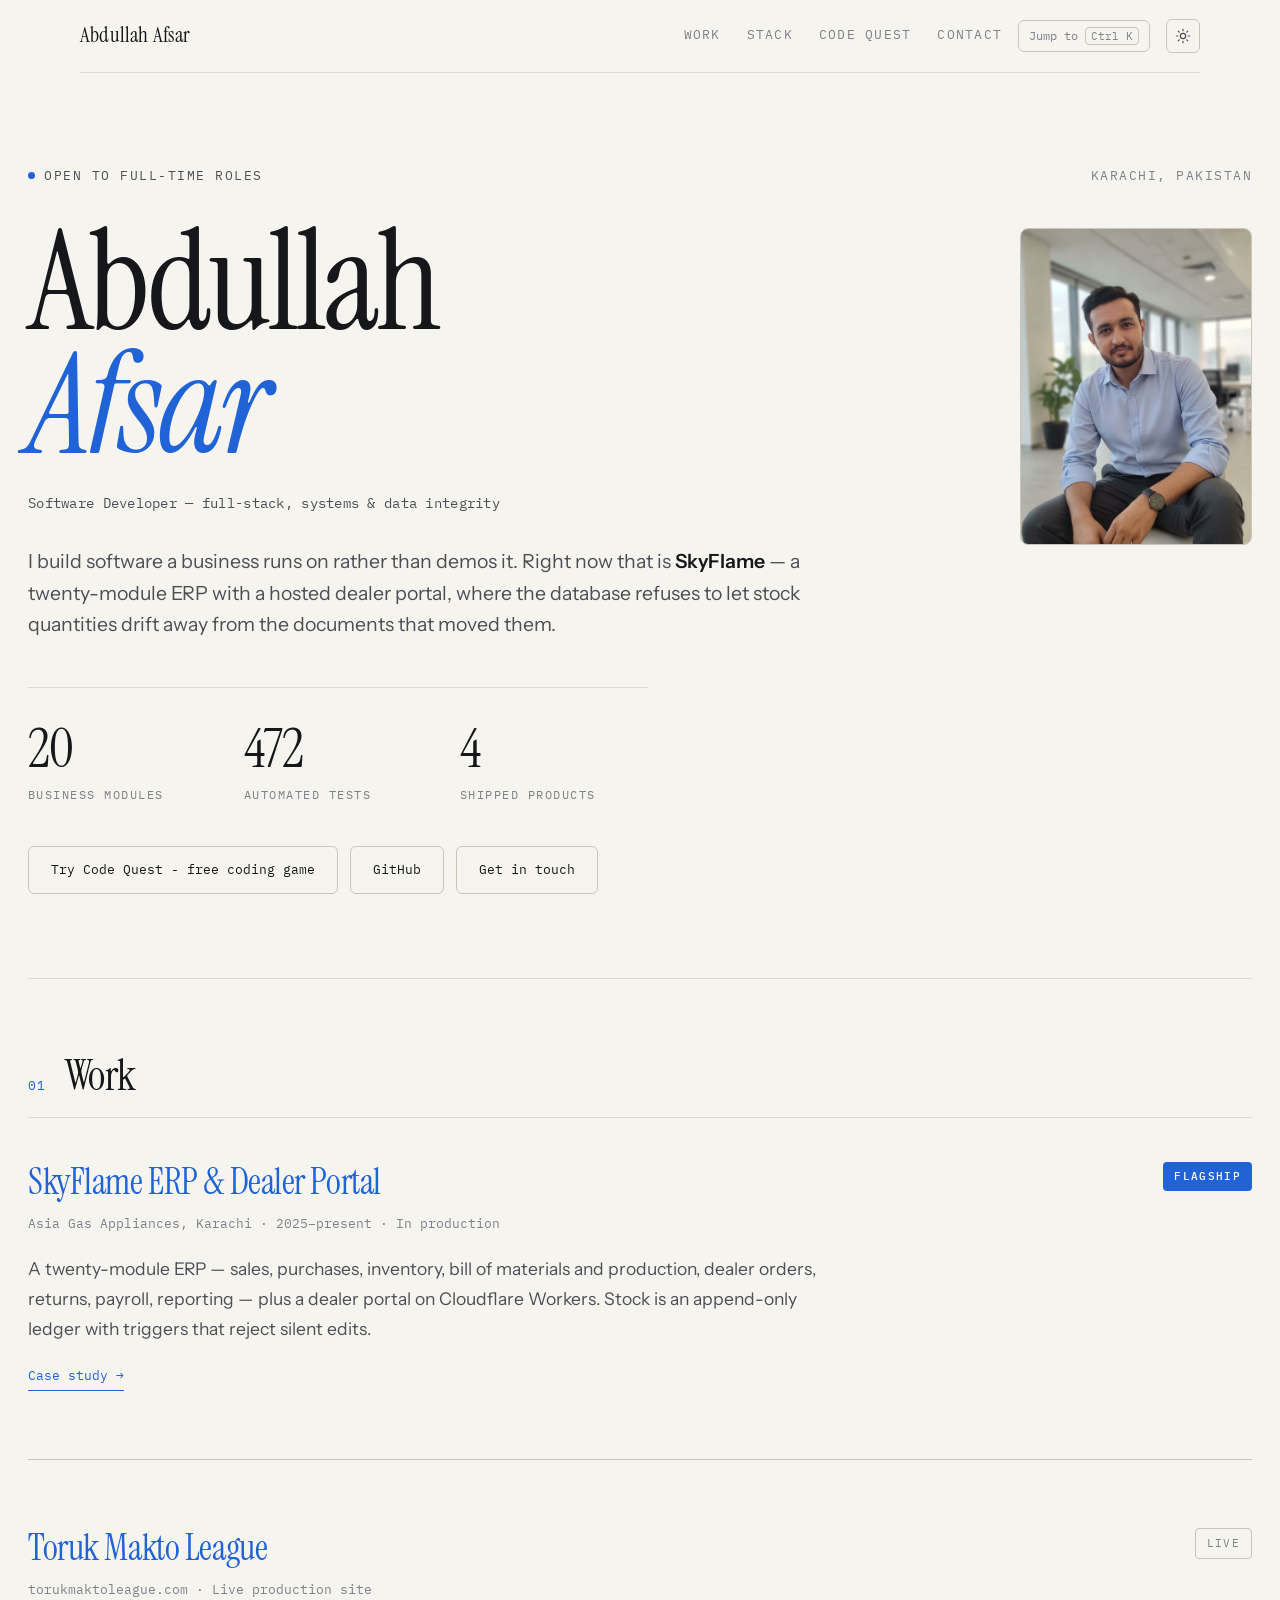
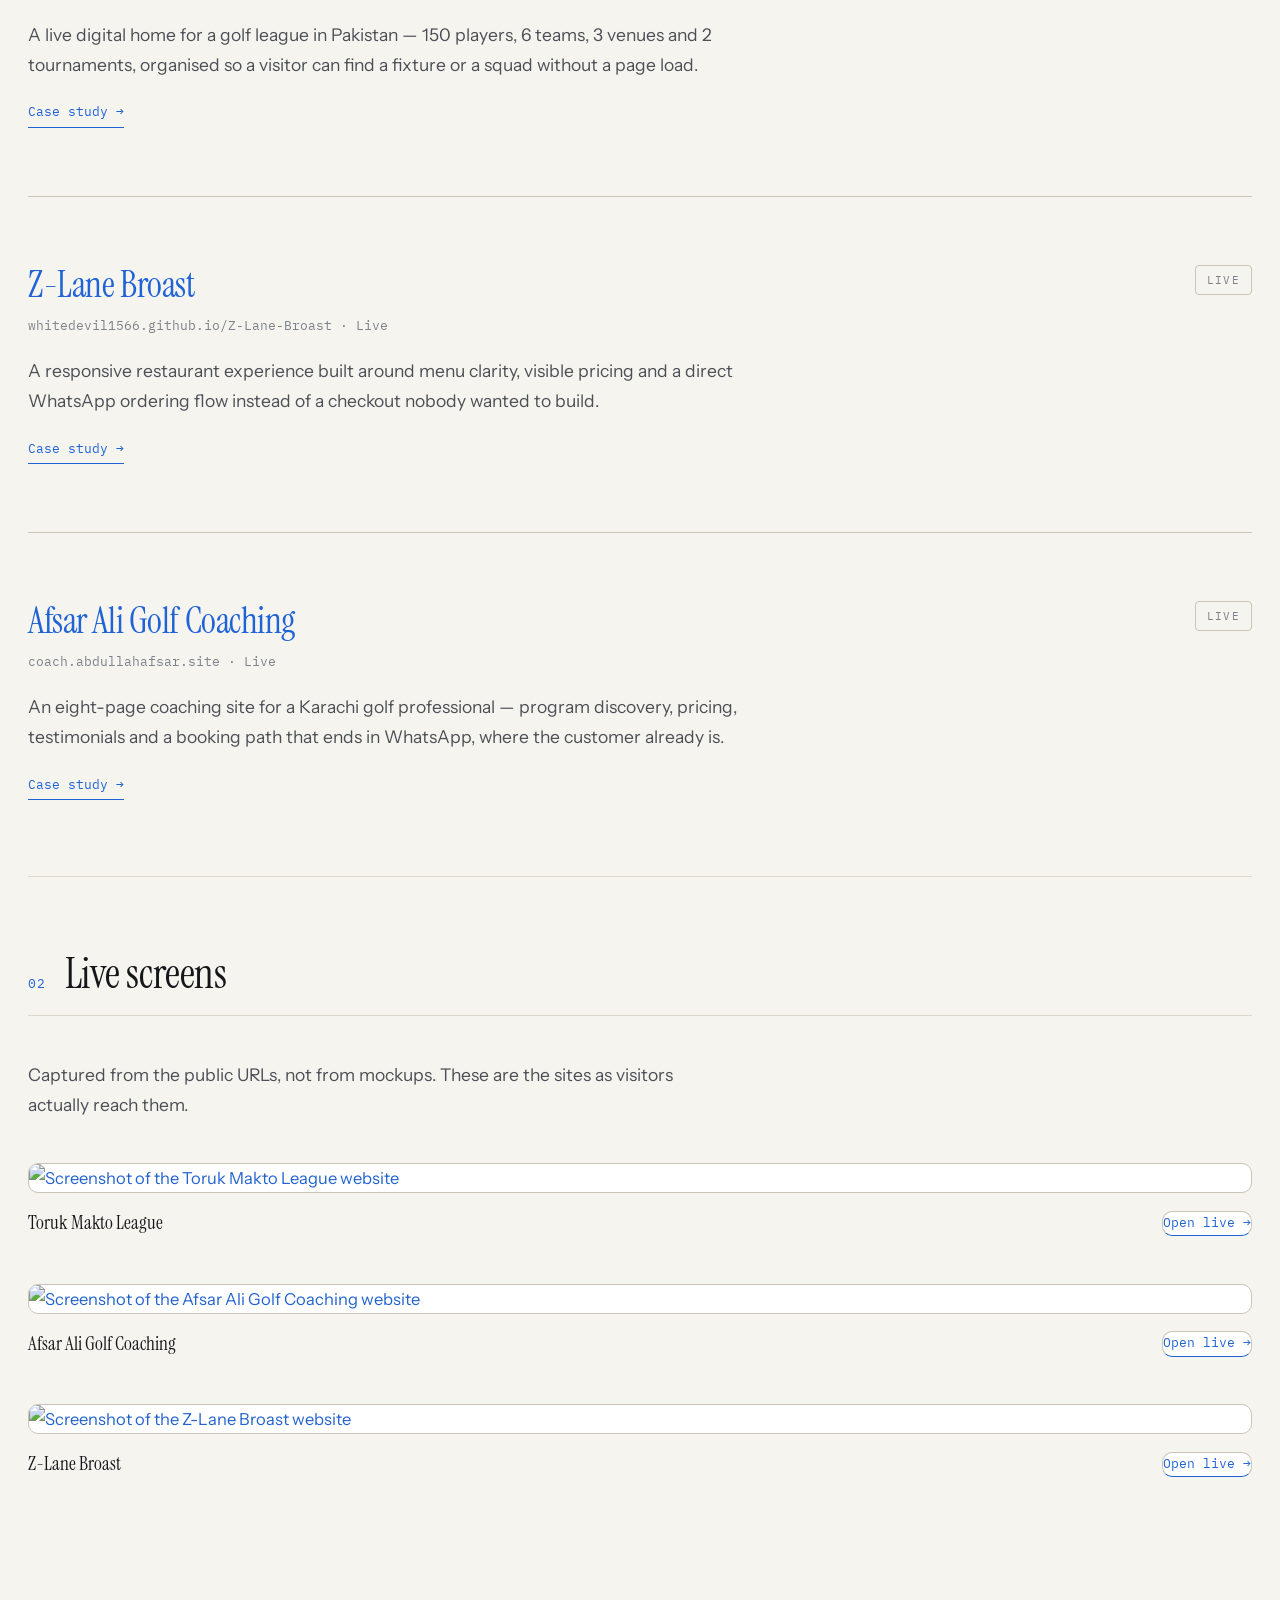
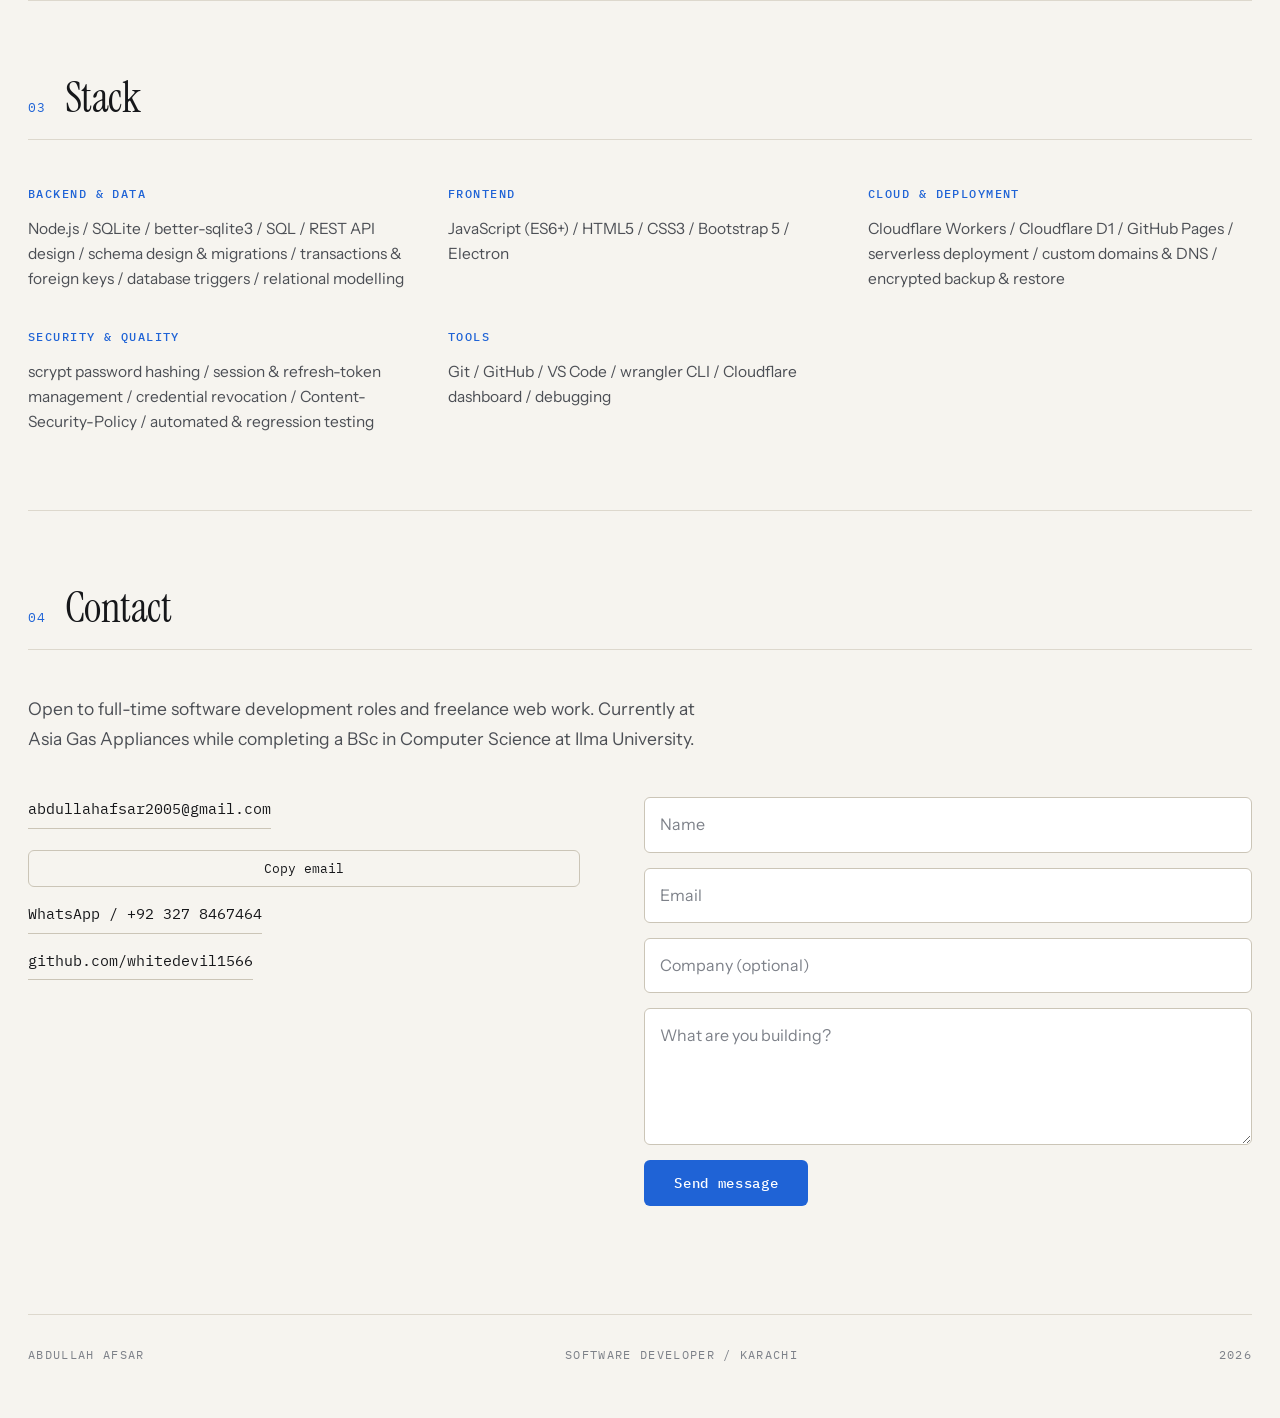
==== index.html @ 4a9d032c "Portfolio and Code Quest Static portfolio with four case studies, plus Code Quest, a browser-based c" ====
<!DOCTYPE html>
<html lang="en">
<head>
<meta charset="utf-8">
<meta name="viewport" content="width=device-width,initial-scale=1">
<title>Abdullah Afsar &mdash; Software Developer</title>
<meta name="description" content="Software developer building ERP and dealer portal systems. Electron, Node.js, SQLite, Cloudflare Workers.">
<meta property="og:title" content="Abdullah Afsar &mdash; Software Developer">
<meta property="og:description" content="ERP and dealer portal systems. Electron, Node.js, SQLite, Cloudflare Workers.">
<meta property="og:type" content="website">
<link rel="preconnect" href="https://fonts.googleapis.com">
<link rel="preconnect" href="https://fonts.gstatic.com" crossorigin>
<link href="https://fonts.googleapis.com/css2?family=Instrument+Serif:ital@0;1&amp;family=Instrument+Sans:wght@400;500;600&amp;family=IBM+Plex+Mono:wght@400;500&amp;display=swap" rel="stylesheet">
<link rel="stylesheet" href="style.css">
</head>
<body>

<div class="scroll-progress" aria-hidden="true"></div>
<nav>
  <a href="index.html" class="brand">Abdullah Afsar</a>
  <div class="nav-right">
<div class="nav-links">
      <a href="#work">Work</a>
      <a href="#stack">Stack</a>
      <a href="learn/learn.html">Code Quest</a>
      <a href="#contact">Contact</a>
    </div>
    <button class="palette-trigger" type="button" data-palette-open title="Jump to (Ctrl+K)">Jump to <span class="k">Ctrl K</span></button>
    <button class="theme-toggle" type="button" data-theme-toggle aria-pressed="false" aria-label="Switch colour theme">
      <svg class="icon-moon" viewBox="0 0 24 24" fill="none" stroke="currentColor" stroke-width="1.8" stroke-linecap="round" stroke-linejoin="round" aria-hidden="true">
        <path d="M21 12.79A9 9 0 1 1 11.21 3 7 7 0 0 0 21 12.79z"></path>
      </svg>
      <svg class="icon-sun" viewBox="0 0 24 24" fill="none" stroke="currentColor" stroke-width="1.8" stroke-linecap="round" stroke-linejoin="round" aria-hidden="true">
        <circle cx="12" cy="12" r="4"></circle>
        <path d="M12 2v2M12 20v2M4.9 4.9l1.4 1.4M17.7 17.7l1.4 1.4M2 12h2M20 12h2M4.9 19.1l1.4-1.4M17.7 6.3l1.4-1.4"></path>
      </svg>
    </button>
  </div>
</nav>

<header class="hero">
  <div class="hero-top">
    <span class="status"><span class="dot"></span>Open to full-time roles</span>
    <span class="loc">Karachi, Pakistan</span>
  </div>

  <div class="hero-main">
    <div class="hero-text">
      <h1 class="display">Abdullah<br><em>Afsar</em></h1>

      <p class="role">Software Developer &mdash; full-stack, systems &amp; data integrity</p>

      <p class="lede">
        I build software a business runs on rather than demos it. Right now that
        is <strong>SkyFlame</strong> &mdash; a twenty-module ERP with a hosted
        dealer portal, where the database refuses to let stock quantities drift
        away from the documents that moved them.
      </p>

      <ul class="stats">
        <li><span class="stat-num" data-count="20">20</span><span class="stat-label">business modules</span></li>
        <li><span class="stat-num" data-count="472">472</span><span class="stat-label">automated tests</span></li>
        <li><span class="stat-num" data-count="4">4</span><span class="stat-label">shipped products</span></li>
      </ul>

<div class="cta">
        <a href="learn/learn.html">Try Code Quest - free coding game</a>
        <a href="https://github.com/whitedevil1566" target="_blank" rel="noopener">GitHub</a>
        <a href="#contact">Get in touch</a>
      </div>
    </div>

    <figure class="hero-portrait">
      <img src="portrait.jpg" width="560" height="767"
           alt="Portrait of Abdullah Afsar" decoding="async" fetchpriority="high">
    </figure>
  </div>
</header>

<!-- ============================================================ -->
<section id="work">
  <div class="section-head">
    <span class="section-num">01</span>
    <h2 class="section-title">Work</h2>
  </div>

  <article class="work work--card" data-reveal>
    <div class="work-head">
      <div>
        <h3 class="work-title"><a href="project-skyflame.html">SkyFlame ERP &amp; Dealer Portal</a></h3>
        <p class="work-meta">Asia Gas Appliances, Karachi &middot; 2025&ndash;present &middot; In production</p>
      </div>
      <span class="work-badge">Flagship</span>
    </div>
    <p class="work-desc">
      A twenty-module ERP &mdash; sales, purchases, inventory, bill of materials
      and production, dealer orders, returns, payroll, reporting &mdash; plus a
      dealer portal on Cloudflare Workers. Stock is an append-only ledger with
      triggers that reject silent edits.
    </p>
    <a class="more" href="project-skyflame.html">Case study &rarr;</a>
  </article>

  <article class="work work--card" data-reveal>
    <div class="work-head">
      <div>
        <h3 class="work-title"><a href="project-toruk-makto.html">Toruk Makto League</a></h3>
        <p class="work-meta">torukmaktoleague.com &middot; Live production site</p>
      </div>
      <span class="work-badge work-badge--quiet">Live</span>
    </div>
    <p class="work-desc">
      A live digital home for a golf league in Pakistan &mdash; 150 players,
      6 teams, 3 venues and 2 tournaments, organised so a visitor can find a
      fixture or a squad without a page load.
    </p>
    <a class="more" href="project-toruk-makto.html">Case study &rarr;</a>
  </article>

  <article class="work work--card" data-reveal>
    <div class="work-head">
      <div>
        <h3 class="work-title"><a href="project-z-lane-broast.html">Z-Lane Broast</a></h3>
        <p class="work-meta">whitedevil1566.github.io/Z-Lane-Broast &middot; Live</p>
      </div>
      <span class="work-badge work-badge--quiet">Live</span>
    </div>
    <p class="work-desc">
      A responsive restaurant experience built around menu clarity, visible
      pricing and a direct WhatsApp ordering flow instead of a checkout nobody
      wanted to build.
    </p>
    <a class="more" href="project-z-lane-broast.html">Case study &rarr;</a>
  </article>

  <article class="work work--card" data-reveal>
    <div class="work-head">
      <div>
        <h3 class="work-title"><a href="project-golf-coaching.html">Afsar Ali Golf Coaching</a></h3>
        <p class="work-meta">coach.abdullahafsar.site &middot; Live</p>
      </div>
      <span class="work-badge work-badge--quiet">Live</span>
    </div>
    <p class="work-desc">
      An eight-page coaching site for a Karachi golf professional &mdash; program
      discovery, pricing, testimonials and a booking path that ends in WhatsApp,
      where the customer already is.
    </p>
<a class="more" href="project-golf-coaching.html">Case study &rarr;</a>
  </article>
</section>

<!-- ============================================================ -->
<section id="shots">
  <div class="section-head">
    <span class="section-num">02</span>
    <h2 class="section-title">Live screens</h2>
  </div>

  <p class="section-intro">
    Captured from the public URLs, not from mockups. These are the sites as
    visitors actually reach them.
  </p>

  <figure class="shot" data-reveal>
    <a href="https://torukmaktoleague.com" target="_blank" rel="noopener">
      <img loading="lazy" decoding="async" alt="Screenshot of the Toruk Makto League website"
           src="https://image.thum.io/get/width/1400/crop/820/noanimate/https://torukmaktoleague.com/">
    </a>
    <figcaption>
      <span class="shot-name">Toruk Makto League</span>
      <a href="https://torukmaktoleague.com" target="_blank" rel="noopener">Open live &rarr;</a>
    </figcaption>
  </figure>

  <figure class="shot" data-reveal>
    <a href="https://coach.abdullahafsar.site" target="_blank" rel="noopener">
      <img loading="lazy" decoding="async" alt="Screenshot of the Afsar Ali Golf Coaching website"
           src="https://image.thum.io/get/width/1400/crop/820/noanimate/https://coach.abdullahafsar.site/">
    </a>
    <figcaption>
      <span class="shot-name">Afsar Ali Golf Coaching</span>
      <a href="https://coach.abdullahafsar.site" target="_blank" rel="noopener">Open live &rarr;</a>
    </figcaption>
  </figure>

  <figure class="shot" data-reveal>
    <a href="https://whitedevil1566.github.io/Z-Lane-Broast/" target="_blank" rel="noopener">
      <img loading="lazy" decoding="async" alt="Screenshot of the Z-Lane Broast website"
           src="https://image.thum.io/get/width/1400/crop/820/noanimate/https://whitedevil1566.github.io/Z-Lane-Broast/">
    </a>
    <figcaption>
      <span class="shot-name">Z-Lane Broast</span>
      <a href="https://whitedevil1566.github.io/Z-Lane-Broast/" target="_blank" rel="noopener">Open live &rarr;</a>
    </figcaption>
  </figure>
</section>

<!-- ============================================================ -->
<section id="stack">
  <div class="section-head">
    <span class="section-num">03</span>
    <h2 class="section-title">Stack</h2>
  </div>

  <div class="stack">
    <div class="stack-col">
      <h4>Backend &amp; data</h4>
      <p>Node.js / SQLite / better-sqlite3 / SQL / REST API design / schema design &amp; migrations / transactions &amp; foreign keys / database triggers / relational modelling</p>
    </div>
    <div class="stack-col">
      <h4>Frontend</h4>
      <p>JavaScript (ES6+) / HTML5 / CSS3 / Bootstrap 5 / Electron</p>
    </div>
    <div class="stack-col">
      <h4>Cloud &amp; deployment</h4>
      <p>Cloudflare Workers / Cloudflare D1 / GitHub Pages / serverless deployment / custom domains &amp; DNS / encrypted backup &amp; restore</p>
    </div>
    <div class="stack-col">
      <h4>Security &amp; quality</h4>
      <p>scrypt password hashing / session &amp; refresh-token management / credential revocation / Content-Security-Policy / automated &amp; regression testing</p>
    </div>
    <div class="stack-col">
      <h4>Tools</h4>
      <p>Git / GitHub / VS Code / wrangler CLI / Cloudflare dashboard / debugging</p>
    </div>
  </div>
</section>

<!-- ============================================================ -->
<section id="contact">
  <div class="section-head">
    <span class="section-num">04</span>
    <h2 class="section-title">Contact</h2>
  </div>

  <p class="section-intro">
    Open to full-time software development roles and freelance web work.
    Currently at Asia Gas Appliances while completing a BSc in Computer Science
    at Ilma University.
  </p>

  <div class="contact-grid">
    <div class="contact-info">
<a href="mailto:abdullahafsar2005@gmail.com">abdullahafsar2005@gmail.com</a>
      <button class="copy-btn" type="button" data-copy-email="abdullahafsar2005@gmail.com">Copy email</button>
      <a href="https://wa.me/923278467464" target="_blank" rel="noopener">WhatsApp / +92 327 8467464</a>
      <a href="https://github.com/whitedevil1566" target="_blank" rel="noopener">github.com/whitedevil1566</a>
    </div>

<!--
      EMAIL FORM - posts to Formspree, which forwards to
      abdullahafsar2005@gmail.com. Works without JavaScript too: the plain
      POST goes straight through, and script.js upgrades it to fetch() so
      the page does not reload on success.
    -->
    <form class="contact-form" id="contact-form"
          action="https://formspree.io/f/mdeaznbo" method="POST">
      <input type="text"  name="name"    placeholder="Name" required>
      <input type="email" name="email"    placeholder="Email" required>
      <input type="text"  name="company" placeholder="Company (optional)">
<textarea name="message" rows="4" placeholder="What are you building?"></textarea>
      <button type="submit">Send message</button>
      <p class="form-status" id="form-status" aria-live="polite"></p>

      <!-- Formspree reads these: a subject line and a spam honeypot. The
           honeypot is hidden from people and traps naive bots. -->
      <input type="hidden" name="_subject" value="Portfolio enquiry">
      <input type="text" name="_gotcha" tabindex="-1" autocomplete="off"
             aria-hidden="true" class="hp">
    </form>

    <!-- If the endpoint is ever removed or stops working, say so instead of
         leaving a form that silently fails. -->
    <p class="form-note" id="form-fallback" hidden>
      The form could not be reached. Email me at
      <a href="mailto:abdullahafsar2005@gmail.com">abdullahafsar2005@gmail.com</a>
      or use WhatsApp.
    </p>
  </div>
</section>

<footer>
  <span>Abdullah Afsar</span>
  <span>Software Developer / Karachi</span>
  <span id="year"></span>
</footer>

<script src="script.js"></script>
</body>
</html>
---- style.css ----
/* -----------------------------------------------------------
   Technical dark. Linear / Vercel register.
   Charcoal base, signal-blue accent, serif headings for contrast.
   ----------------------------------------------------------- */

:root{
  --bg:#0c0d10;
  --bg-2:#121419;
  --panel:#15181e;
  --panel-2:#191c23;
  --line:#23272f;
  --line-2:#2d323b;
  --text:#e9ecf1;
  --text-2:#a3abb8;
  --text-3:#6f7783;
--accent:#4c8dff;
  --accent-2:#7aa9ff;
  --accent-dim:rgba(76,141,255,.14);
  --accent-ink:#04122c;
  --nav-bg:rgba(12,13,16,.82);
  --scrim:rgba(6,7,9,.62);
  --maxw:1120px;

  --serif:"Instrument Serif",Georgia,"Times New Roman",serif;
  --sans:"Instrument Sans",-apple-system,BlinkMacSystemFont,"Segoe UI",sans-serif;
  --mono:"IBM Plex Mono",ui-monospace,SFMono-Regular,Menlo,monospace;
}

/* ================================================================
   LIGHT THEME
   Applied via [data-theme="light"] on <html>. Every surface that is
   hard-coded dark in the rules below re-declares its colour here, so
   the two themes stay in sync from one source of truth.
   ================================================================ */
[data-theme="light"]{
  --bg:#f6f4ef;
  --bg-2:#efece5;
  --panel:#ffffff;
  --panel-2:#fbfaf7;
  --line:#ddd8cd;
  --line-2:#cbc5b7;
  --text:#16171a;
  --text-2:#4c4f55;
  --text-3:#7d8189;
  --accent:#1f63d6;
  --accent-2:#144ba8;
  --accent-dim:rgba(31,99,214,.09);
  --accent-ink:#ffffff;
  --nav-bg:rgba(246,244,239,.86);
  --scrim:rgba(24,24,26,.42);
}

/* -- case study pages -------------------------------------- */
.prose{max-width:760px;padding-bottom:40px}
.prose .work-lede{margin-bottom:38px}
.prose .work-sub{margin-top:52px}
.prose .work-desc{margin-bottom:16px}
.prose .work-title a{color:inherit}
.work--card{padding-bottom:52px;margin-bottom:52px}
.work--card .work-desc{margin-top:2px}
.page-head .work-meta a{color:var(--accent)}
.page-head .work-meta{margin-top:18px;font-size:13.5px}

.stats--page{max-width:none;grid-template-columns:repeat(4,minmax(0,1fr))}
@media(max-width:560px){.stats--page{grid-template-columns:repeat(2,minmax(0,1fr))}}

/* ============================================================
   LIVE SCREENSHOTS
   ============================================================ */
.shot{margin:0 0 44px}
.shot a{display:block;border:1px solid var(--line-2);border-radius:10px;overflow:hidden;background:var(--panel)}
.shot img{
  display:block;width:100%;height:auto;
  filter:saturate(.94);
  transition:transform .5s cubic-bezier(.22,.61,.36,1),filter .3s;
}
.shot a:hover img{transform:scale(1.012);filter:saturate(1)}
.shot figcaption{
  display:flex;justify-content:space-between;align-items:center;gap:14px;
  margin-top:14px;
}
.shot-name{font-family:var(--serif);font-size:19px}
.shot figcaption a{
  font-family:var(--mono);font-size:12.5px;
  color:var(--accent);text-decoration:none;
  border-bottom:1px solid var(--accent);padding-bottom:2px;
}
.shot figcaption a:hover{color:var(--accent-2);border-bottom-color:var(--accent-2)}

/* ============================================================
   SCROLL PROGRESS BAR
   ============================================================ */
.scroll-progress{
  position:fixed;top:0;left:0;right:0;height:2px;z-index:60;
  background:var(--accent);transform:scaleX(0);transform-origin:0 50%;
  pointer-events:none;
}

/* ============================================================
   COMMAND PALETTE
   ============================================================ */
.palette{
  position:fixed;inset:0;z-index:100;
  display:flex;align-items:flex-start;justify-content:center;
  padding:14vh 20px 20px;
  background:var(--scrim);
  backdrop-filter:blur(4px);
  opacity:0;visibility:hidden;
  transition:opacity .18s ease,visibility .18s;
}
.palette.is-open{opacity:1;visibility:visible}

.palette-box{
  width:100%;max-width:560px;
  background:var(--bg-2);border:1px solid var(--line-2);
  border-radius:10px;overflow:hidden;
  box-shadow:0 24px 70px rgba(0,0,0,.5);
  transform:translateY(-12px) scale(.98);
  transition:transform .2s cubic-bezier(.22,.61,.36,1);
}
.palette.is-open .palette-box{transform:none}

.palette-head{
  display:flex;align-items:center;gap:10px;
  padding:14px 16px;border-bottom:1px solid var(--line);
}
.palette-input{
  flex:1;background:transparent;border:none;outline:none;
  color:var(--text);font:16px var(--sans);
}
.palette-input::placeholder{color:var(--text-3)}

kbd{
  font-family:var(--mono);font-size:10.5px;
  color:var(--text-3);border:1px solid var(--line-2);
  border-radius:4px;padding:2px 6px;background:var(--panel);
}

.palette-list{list-style:none;max-height:min(52vh,380px);overflow-y:auto;padding:6px}
.palette-item{
  display:flex;align-items:center;justify-content:space-between;gap:12px;
  padding:10px 12px;border-radius:6px;cursor:pointer;
}
.palette-item.is-sel{background:var(--accent-dim)}
.palette-item.is-sel .pi-label{color:var(--accent)}
.pi-label{font-size:15px;color:var(--text)}
.pi-meta{
  font-family:var(--mono);font-size:11px;
  color:var(--text-3);text-transform:uppercase;letter-spacing:.1em;
}
.palette-empty{padding:16px 12px;color:var(--text-3);font-size:14px}

.palette-foot{
  display:flex;justify-content:space-between;gap:12px;
  padding:10px 16px;border-top:1px solid var(--line);
  font-family:var(--mono);font-size:11px;color:var(--text-3);
}
.palette-foot kbd{margin-left:4px}

/* trigger hint in the nav */
.palette-trigger{
  font-family:var(--mono);font-size:11.5px;
  color:var(--text-3);background:transparent;
  border:1px solid var(--line-2);border-radius:6px;
  padding:6px 10px;cursor:pointer;
  display:inline-flex;align-items:center;gap:7px;
  transition:border-color .18s,color .18s;
}
.palette-trigger:hover{border-color:var(--accent);color:var(--accent)}
.palette-trigger .k{
  font-family:var(--mono);font-size:10.5px;
  border:1px solid var(--line-2);border-radius:4px;padding:1px 5px;
}

/* copy-email button */
.copy-btn{
  font-family:var(--mono);font-size:13px;color:var(--text);
  background:transparent;border:1px solid var(--line-2);border-radius:6px;
  padding:9px 14px;cursor:pointer;margin-top:6px;
  transition:border-color .18s,color .18s;
}
.copy-btn:hover{border-color:var(--accent);color:var(--accent)}

/* -- theme toggle button ----------------------------------- */
.theme-toggle{
  display:inline-flex;align-items:center;justify-content:center;
  width:34px;height:34px;flex-shrink:0;
  background:transparent;border:1px solid var(--line-2);border-radius:6px;
  color:var(--text-2);cursor:pointer;padding:0;line-height:0;
  transition:border-color .18s,color .18s,background .18s;
}
.theme-toggle:hover{border-color:var(--accent);color:var(--accent);background:var(--accent-dim)}
.theme-toggle:focus-visible{outline:2px solid var(--accent);outline-offset:2px}
.theme-toggle svg{width:16px;height:16px;display:block}
.theme-toggle .icon-sun{display:none}
[data-theme="light"] .theme-toggle .icon-sun{display:block}
[data-theme="light"] .theme-toggle .icon-moon{display:none}

*{box-sizing:border-box;margin:0;padding:0}

html{scroll-behavior:smooth;-webkit-text-size-adjust:100px}

body{
  background:var(--bg);
  color:var(--text);
  font:16.5px/1.7 var(--sans);
  -webkit-font-smoothing:antialiased;
  padding:0 28px;
  overflow-x:hidden;
  transition:background .3s ease,color .3s ease;
}

a{color:var(--accent);text-decoration:none}
a:hover{text-decoration:underline}

/* -- nav --------------------------------------------------- */
nav{
  position:sticky;top:0;z-index:50;
  display:flex;align-items:center;justify-content:space-between;gap:20px;
  max-width:var(--maxw);margin-inline:auto;
  padding:18px 0;
  background:var(--nav-bg);
  backdrop-filter:blur(14px);
  border-bottom:1px solid var(--line);
  transition:background .3s ease,border-color .3s ease;
}
.brand{
  font-family:var(--serif);font-size:21px;letter-spacing:.01em;
  color:var(--text);text-decoration:none;
}
.nav-right{display:flex;align-items:center;gap:16px}
.nav-links{display:flex;gap:26px;font-family:var(--mono);font-size:12.5px}
.nav-links a{
  color:var(--text-3);text-decoration:none;
  text-transform:uppercase;letter-spacing:.1em;
  padding-bottom:2px;border-bottom:1px solid transparent;
  transition:color .18s,border-color .18s;
}
.nav-links a:hover{color:var(--text);border-bottom-color:var(--accent);text-decoration:none}
.nav-links a.is-current{color:var(--text);border-bottom-color:var(--accent)}

/* -- hero -------------------------------------------------- */
.hero{padding:92px 0 84px;border-bottom:1px solid var(--line)}

.hero-top{
  display:flex;justify-content:space-between;align-items:center;gap:16px;
  flex-wrap:wrap;
  font-family:var(--mono);font-size:12.5px;
  text-transform:uppercase;letter-spacing:.12em;color:var(--text-3);
  margin-bottom:34px;
}
.status{display:inline-flex;align-items:center;gap:9px;color:var(--text-2)}
.dot{
  width:7px;height:7px;border-radius:50%;
  background:var(--accent);flex-shrink:0;
  animation:pulse 2.6s ease-in-out infinite;
  box-shadow:0 0 0 0 var(--accent-dim);
}
@keyframes pulse{
  0%,100%{opacity:1;transform:scale(1)}
  50%{opacity:.4;transform:scale(.82)}
}

.display{
  font-family:var(--serif);font-weight:400;
  font-size:clamp(56px,12.5vw,140px);
  line-height:.88;letter-spacing:-.025em;
}
.display em{font-style:italic;color:var(--accent)}

.role{
  margin-top:26px;font-family:var(--mono);
  font-size:14px;color:var(--text-2);
  letter-spacing:.02em;overflow-wrap:break-word;
}

.lede{
  margin-top:30px;max-width:60ch;
  font-size:19.5px;line-height:1.62;color:var(--text-2);
}
.lede strong{color:var(--text);font-weight:600}

.stats{
  margin-top:46px;padding-top:34px;
  border-top:1px solid var(--line);
  list-style:none;
  display:grid;gap:28px;grid-template-columns:repeat(3,minmax(0,1fr));
  max-width:620px;
}
.stat-num{
  display:block;font-family:var(--serif);
  font-size:clamp(38px,6vw,54px);line-height:1;letter-spacing:-.02em;
}
.stat-label{
  display:block;margin-top:9px;
  font-family:var(--mono);font-size:11.5px;
  text-transform:uppercase;letter-spacing:.13em;color:var(--text-3);
}

.cta{margin-top:42px;display:flex;gap:12px;flex-wrap:wrap}
.cta a{
  font-family:var(--mono);font-size:13px;
  border:1px solid var(--line-2);border-radius:6px;
  padding:12px 22px;color:var(--text);text-decoration:none;
  transition:border-color .18s,background .18s,color .18s;
}
.cta a:hover{
  border-color:var(--accent);background:var(--accent-dim);
  color:var(--accent);text-decoration:none;
}

/* -- hero layout: text + portrait --------------------------- */
.hero-main{display:flex;gap:56px;align-items:flex-start}
.hero-text{flex:1;min-width:0}
.hero-portrait{flex-shrink:0;width:232px;margin:8px 0 0}
.hero-portrait img{
  display:block;width:100%;height:auto;
  border-radius:8px;border:1px solid var(--line-2);
  filter:saturate(.92);
}

/* -- inner page head --------------------------------------- */
.page-head{padding:72px 0 48px;border-bottom:1px solid var(--line)}
.page-title{
  margin-top:18px;
  font-family:var(--serif);font-weight:400;
  font-size:clamp(42px,8.5vw,82px);
  line-height:.95;letter-spacing:-.02em;
}
.page-intro{
  margin-top:22px;max-width:56ch;
  font-size:18.5px;color:var(--text-2);
}

/* -- sections ---------------------------------------------- */
section{padding:76px 0;border-bottom:1px solid var(--line)}

.section-head{
  display:flex;align-items:baseline;gap:18px;
  padding-bottom:20px;margin-bottom:44px;
  border-bottom:1px solid var(--line);
}
.section-num{
  font-family:var(--mono);font-size:12.5px;color:var(--accent);
  letter-spacing:.1em;
}
.section-title{
  font-family:var(--serif);font-weight:400;
  font-size:clamp(30px,5vw,42px);
  letter-spacing:-.01em;line-height:1;
}
.section-intro{
  max-width:58ch;color:var(--text-2);font-size:17.5px;
  margin-bottom:44px;
}

/* -- work -------------------------------------------------- */
.work{padding-bottom:68px;margin-bottom:68px;border-bottom:1px solid var(--line-2)}
.work:last-child{padding-bottom:0;margin-bottom:0;border-bottom:none}

.work-head{
  display:flex;justify-content:space-between;align-items:flex-start;
  gap:16px;flex-wrap:wrap;margin-bottom:20px;
}
.work-title{
  font-family:var(--serif);font-weight:400;
  font-size:clamp(26px,4.2vw,36px);
  line-height:1.12;letter-spacing:-.012em;
}
.work-meta{
  margin-top:10px;font-family:var(--mono);font-size:12.5px;
  color:var(--text-3);overflow-wrap:break-word;
}
.work-badge{
  font-family:var(--mono);font-size:11px;
  text-transform:uppercase;letter-spacing:.12em;
  background:var(--accent);color:var(--accent-ink);
  padding:5px 11px;border-radius:4px;
  white-space:nowrap;flex-shrink:0;font-weight:500;
}
.work-badge--quiet{
  background:transparent;color:var(--text-3);
  border:1px solid var(--line-2);font-weight:400;
}

.work-desc{max-width:66ch;color:var(--text-2);font-size:17.5px}
.work-lede{
  max-width:62ch;font-family:var(--serif);
  font-size:23px;line-height:1.44;color:var(--text);
  margin-bottom:42px;
}
.work-sub{
  font-family:var(--mono);font-size:12.5px;
  text-transform:uppercase;letter-spacing:.12em;
  color:var(--accent);font-weight:500;
  margin:42px 0 14px;
}
.work--full{padding-bottom:72px;margin-bottom:72px}
.work--full .work-desc{margin-bottom:16px}
.work--full .work-desc code{
  font-family:var(--mono);font-size:.88em;
  background:var(--panel);border:1px solid var(--line);
  padding:1px 6px;border-radius:4px;color:var(--text);
}
.more{
  display:inline-block;margin-top:22px;
  font-family:var(--mono);font-size:13px;
  color:var(--accent);text-decoration:none;
  border-bottom:1px solid var(--accent);padding-bottom:3px;
}
.more:hover{color:var(--accent-2);border-bottom-color:var(--accent-2);text-decoration:none}
.link-out{margin-top:30px}
.link-out a{
  font-family:var(--mono);font-size:13.5px;color:var(--accent);
  text-decoration:none;border-bottom:1px solid var(--accent);padding-bottom:3px;
}
.link-out a:hover{color:var(--accent-2);border-bottom-color:var(--accent-2);text-decoration:none}

/* -- architecture figure ----------------------------------- */
.fig{
  margin:44px 0;padding:30px 26px;
  background:var(--bg-2);border:1px solid var(--line);border-radius:8px;
}
.fig-label{
  font-family:var(--mono);font-size:11.5px;
  text-transform:uppercase;letter-spacing:.14em;color:var(--text-3);
  margin-bottom:20px;
}
.fig svg{display:block;width:100%;height:auto;overflow:visible}
.fig .node rect{fill:var(--panel);stroke:var(--line-2);stroke-width:1}
.fig .node--key rect{fill:var(--accent-dim);stroke:var(--accent);stroke-width:1.25}
.fig .n-kicker{
  font-family:var(--mono);font-size:11.5px;
  letter-spacing:.11em;fill:var(--accent-2);
}
.fig .node--key .n-kicker{fill:var(--accent)}
.fig .n-body{font-family:var(--sans);font-size:15px;fill:var(--text-2)}
.fig .wire{stroke:var(--text-3);stroke-width:1.25;color:var(--text-3)}
.fig .wire--dash{stroke-dasharray:5 4}
.fig .wire-label{font-family:var(--mono);font-size:11px;fill:var(--text-3)}

/* -- details ----------------------------------------------- */
.details{margin-top:44px;display:grid;gap:34px}
@media(min-width:900px){.details{grid-template-columns:repeat(3,1fr);gap:40px}}
.detail h4{
  font-family:var(--serif);font-weight:400;
  font-size:21px;line-height:1.25;margin-bottom:11px;
}
.detail p{color:var(--text-2);font-size:16px;line-height:1.65}
.detail h4::before{
  content:"";display:block;width:26px;height:2px;
  background:var(--accent);margin-bottom:14px;
}

.chips{margin-top:40px;list-style:none;display:flex;flex-wrap:wrap;gap:9px}
.chips li{
  font-family:var(--mono);font-size:12px;color:var(--text-2);
  border:1px solid var(--line-2);border-radius:5px;
  padding:5px 11px;background:var(--panel);
}

/* -- principles -------------------------------------------- */
.principles{display:grid;gap:40px}
@media(min-width:860px){.principles{grid-template-columns:repeat(3,1fr);gap:48px}}
.principle h4{
  font-family:var(--serif);font-weight:400;
  font-size:23px;line-height:1.22;margin:14px 0 12px;
}
.principle p{color:var(--text-2);font-size:16px}
.p-num{
  font-family:var(--serif);font-style:italic;
  font-size:34px;color:var(--accent);line-height:1;
}
.principles--stack{max-width:760px}
.principle--wide{
  padding-bottom:44px;margin-bottom:44px;
  border-bottom:1px solid var(--line-2);
}
.principle--wide:last-child{border-bottom:none;margin-bottom:0;padding-bottom:0}
.principle--wide .work-title{margin:14px 0 16px;font-size:clamp(24px,4vw,32px)}

/* -- stack ------------------------------------------------- */
.stack{display:grid;gap:36px}
@media(min-width:720px){.stack{grid-template-columns:1fr 1fr}}
@media(min-width:1000px){.stack{grid-template-columns:repeat(3,1fr)}}
.stack-col h4{
  font-family:var(--mono);font-size:12px;
  text-transform:uppercase;letter-spacing:.12em;
  color:var(--accent);margin-bottom:11px;font-weight:500;
}
.stack-col p{color:var(--text-2);font-size:15.5px;line-height:1.62}

/* -- contact ----------------------------------------------- */
.contact-grid{display:grid;gap:48px}
@media(min-width:820px){.contact-grid{grid-template-columns:1fr 1.1fr;gap:64px}}
.contact-grid--page{align-items:start}
.contact-info{display:flex;flex-direction:column;gap:15px}
.contact-info a{
  font-family:var(--mono);font-size:14.5px;color:var(--text);
  text-decoration:none;border-bottom:1px solid var(--line-2);
  padding-bottom:6px;width:fit-content;max-width:100%;
  overflow-wrap:break-word;transition:border-color .18s,color .18s;
}
.contact-info a:hover{color:var(--accent);border-bottom-color:var(--accent);text-decoration:none}

.contact-form{display:flex;flex-direction:column;gap:15px}
.contact-form input,.contact-form textarea{
  background:var(--panel);border:1px solid var(--line-2);
  border-radius:6px;padding:13px 15px;
  color:var(--text);font:inherit;font-size:16px;resize:vertical;
}
.contact-form input::placeholder,.contact-form textarea::placeholder{color:var(--text-3)}
.contact-form input:focus,.contact-form textarea:focus{
  outline:none;border-color:var(--accent);background:var(--panel-2);
}
.contact-form button{
  align-self:flex-start;
  background:var(--accent);color:var(--accent-ink);border:none;border-radius:6px;
  padding:14px 30px;font-family:var(--mono);font-size:13.5px;
  letter-spacing:.05em;cursor:pointer;font-weight:500;
  transition:background .18s;
}
.contact-form button:hover{background:var(--accent-2)}
.contact-form button:disabled{opacity:.5;cursor:not-allowed}
.form-status{font-family:var(--mono);font-size:12.5px;color:var(--text-3);min-height:1.4em}
.form-status.is-accent{color:var(--accent)}
.form-status.is-error{color:#e05252}
[data-theme="light"] .form-status.is-error{color:#c0392b}
.form-note{color:var(--text-3);font-family:var(--mono);font-size:12px;margin-top:-4px}
/* Honeypot field for bots: off-screen but not display:none, so naive
   autofill fills it and the submission is rejected as spam. */
.contact-form .hp{position:absolute;left:-9999px;width:1px;height:1px;opacity:0}

/* -- pager ------------------------------------------------- */
.pager{
  display:flex;justify-content:space-between;gap:16px;flex-wrap:wrap;
  padding:26px 0;border-bottom:1px solid var(--line);
}
.pager a{
  font-family:var(--mono);font-size:13px;
  color:var(--text-2);text-decoration:none;
  padding:9px 17px;border:1px solid var(--line-2);border-radius:6px;
  transition:border-color .18s,color .18s,background .18s;
}
.pager a:hover{border-color:var(--accent);color:var(--accent);background:var(--accent-dim);text-decoration:none}

.cta--tight{margin-top:44px}

/* -- footer ------------------------------------------------ */
footer{
  display:flex;justify-content:space-between;gap:12px;flex-wrap:wrap;
  padding:30px 0 52px;
  font-family:var(--mono);font-size:12px;
  text-transform:uppercase;letter-spacing:.11em;color:var(--text-3);
}

code{font-family:var(--mono);font-size:.9em}

/* -- reveal ------------------------------------------------ */
.js [data-reveal]{opacity:0;transform:translateY(16px)}
.js [data-reveal].in{
  opacity:1;transform:none;
  transition:opacity .6s ease,transform .6s cubic-bezier(.22,.61,.36,1);
}

/* -- mobile ------------------------------------------------ */
@media(max-width:760px){
  body{padding:0 20px}
  .hero{padding:62px 0 58px}
  section{padding:56px 0}
  .page-head{padding:54px 0 40px}
  .stats{gap:20px}
  .display{font-size:clamp(48px,16vw,80px)}
  .fig{padding:20px 15px}
  .work-head{gap:12px}
  .nav-links{gap:16px;font-size:12px}
  .nav-right{gap:11px}
  .hero-main{flex-direction:column-reverse;gap:30px}
  .hero-portrait{width:150px;margin:0}
  .cta a{padding:11px 17px;font-size:12.5px}
  footer{flex-direction:column;gap:8px}
}

@media(prefers-reduced-motion:reduce){
  html{scroll-behavior:auto}
  .js [data-reveal]{opacity:1;transform:none}
  .dot{animation:none}
  *{transition-duration:.01ms !important}
}
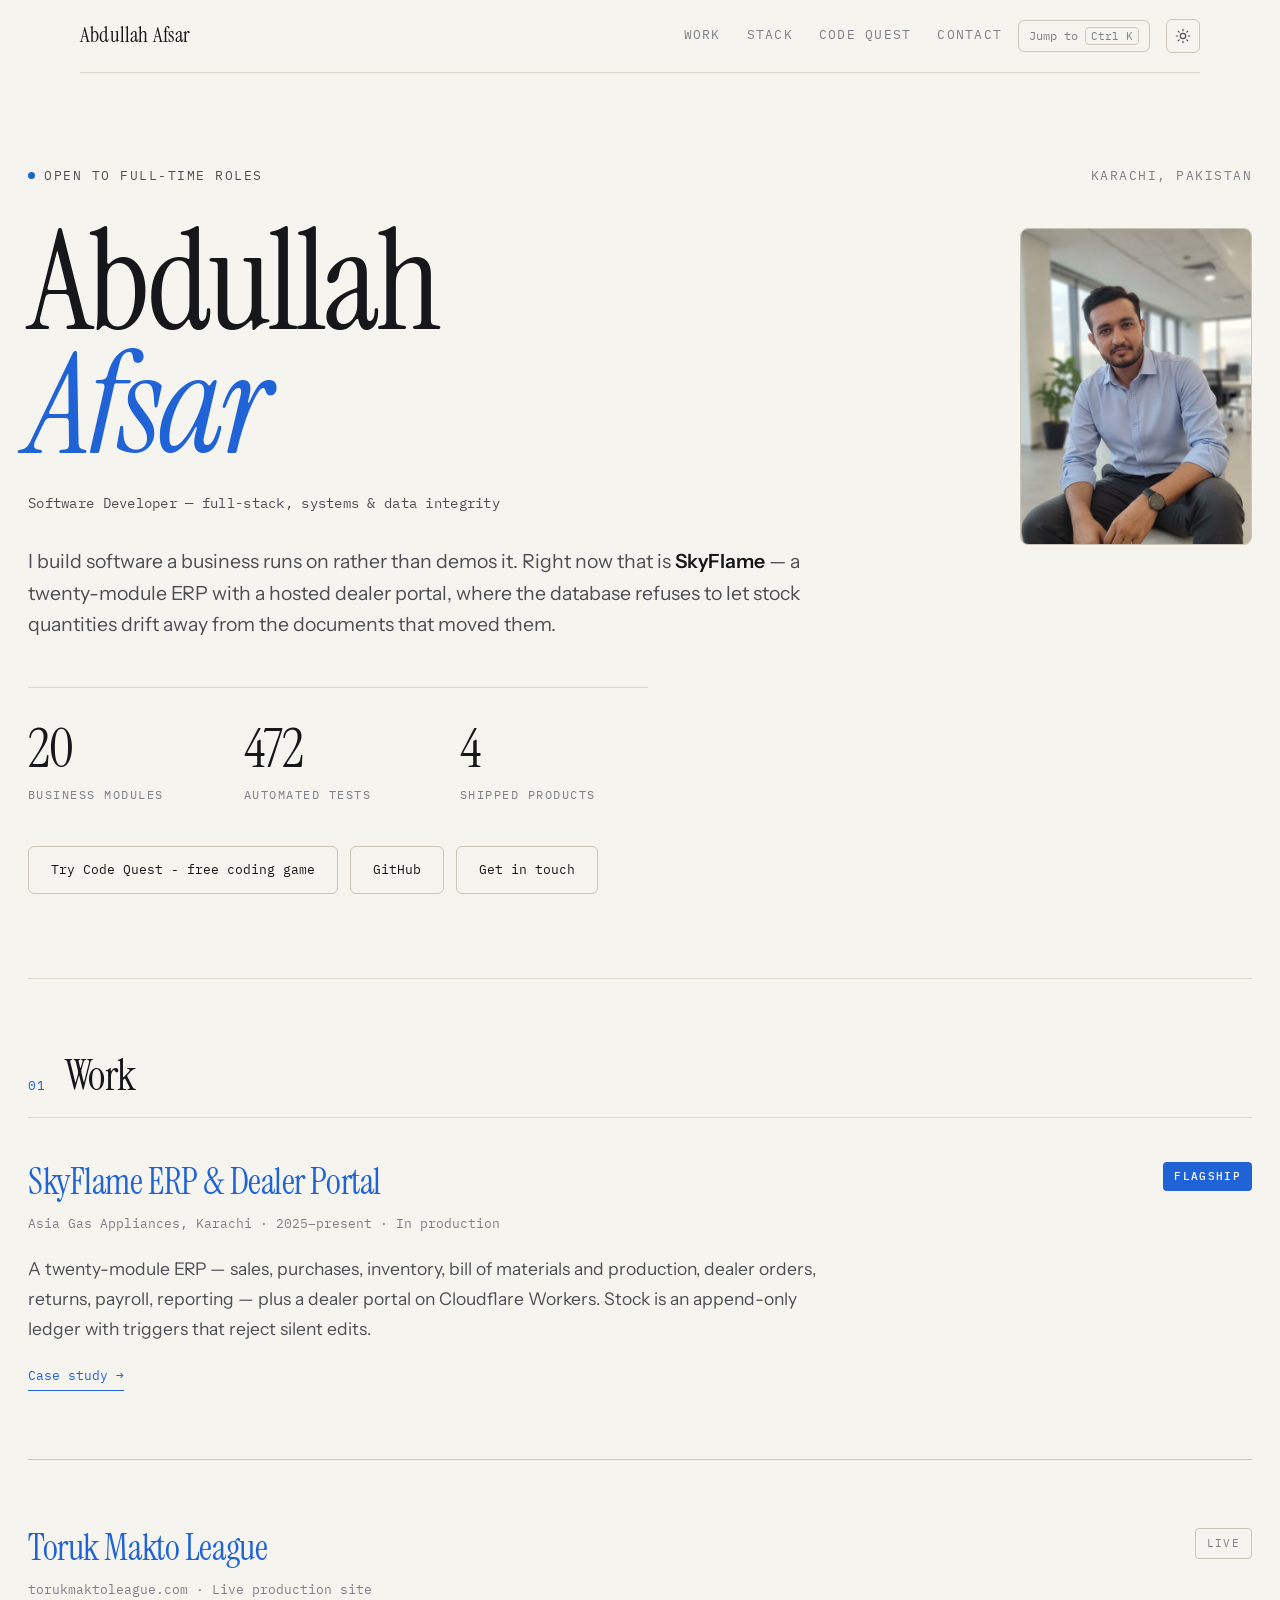
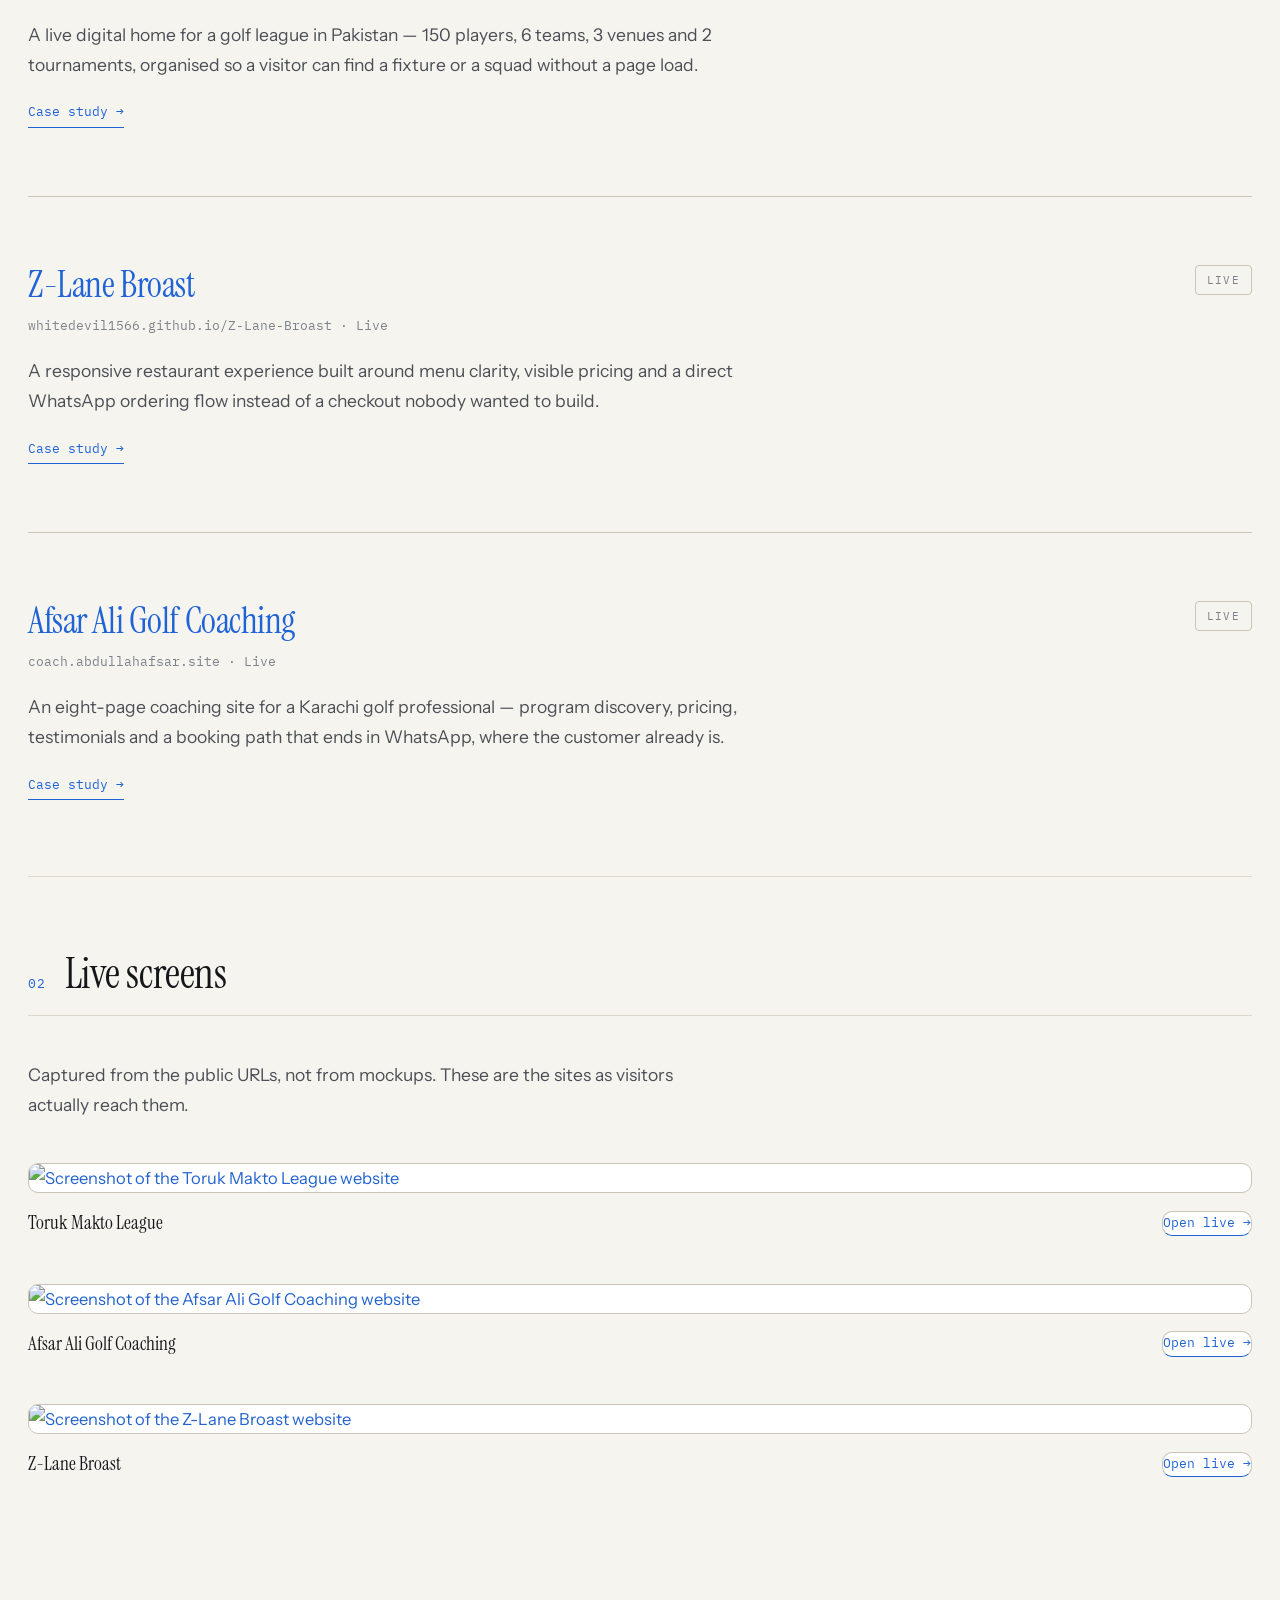
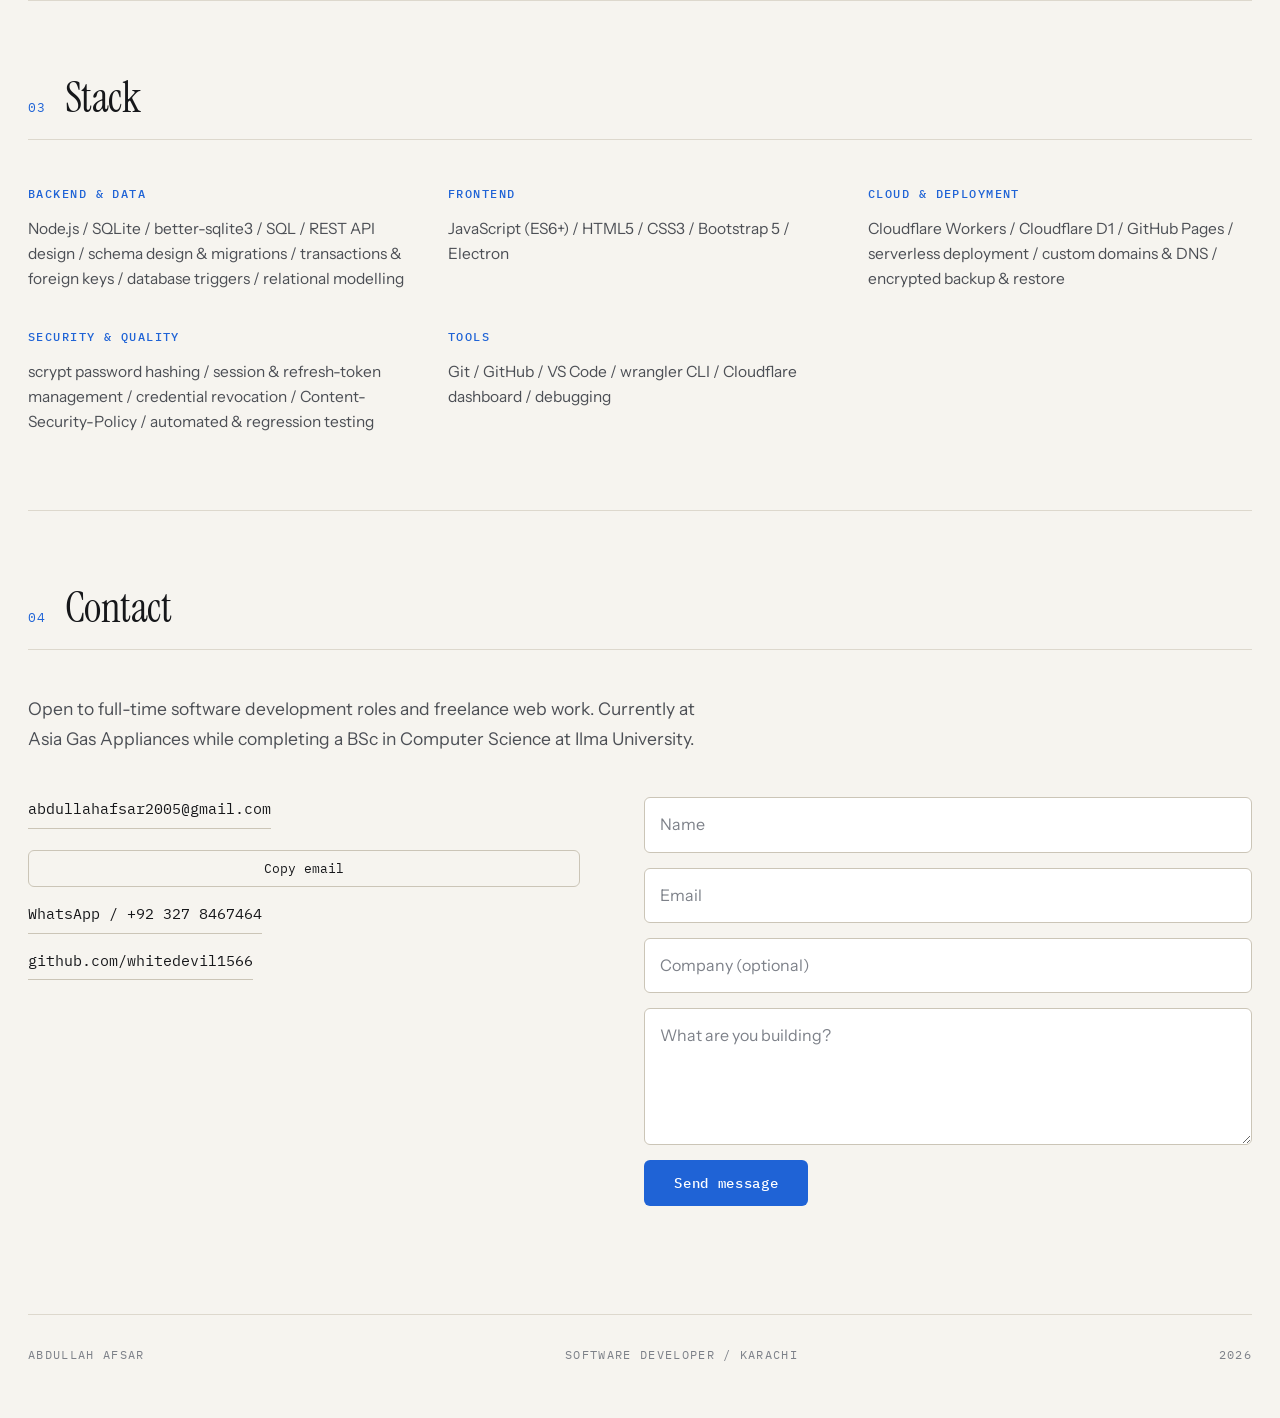
==== commit c6a5af3d: "Add a favicon and finish the phone layout - favicon.svg with the AA monogram, linked from all five p" ====
--- a/index.html
+++ b/index.html
@@ -11,6 +11,7 @@
 <link rel="preconnect" href="https://fonts.googleapis.com">
 <link rel="preconnect" href="https://fonts.gstatic.com" crossorigin>
 <link href="https://fonts.googleapis.com/css2?family=Instrument+Serif:ital@0;1&amp;family=Instrument+Sans:wght@400;500;600&amp;family=IBM+Plex+Mono:wght@400;500&amp;display=swap" rel="stylesheet">
+<link rel="icon" href="favicon.svg" type="image/svg+xml">
 <link rel="stylesheet" href="style.css">
 </head>
 <body>
--- a/style.css
+++ b/style.css
@@ -206,9 +206,16 @@
   font:16.5px/1.7 var(--sans);
   -webkit-font-smoothing:antialiased;
   padding:0 28px;
-  overflow-x:hidden;
   transition:background .3s ease,color .3s ease;
 }
+
+/* A grid item that will not shrink is the usual cause of sideways scroll on
+   a phone. Letting content shrink and letting long words break keeps every
+   page inside the viewport without hiding the overflow. */
+img,svg,video,canvas,iframe,table{max-width:100%}
+img,video,canvas,iframe{height:auto}
+a,button,input,textarea,select{max-width:100%}
+pre,code{overflow-wrap:anywhere;word-break:break-word}
 
 a{color:var(--accent);text-decoration:none}
 a:hover{text-decoration:underline}
@@ -224,9 +231,11 @@
   border-bottom:1px solid var(--line);
   transition:background .3s ease,border-color .3s ease;
 }
+nav,.nav-right,.nav-links{min-width:0}
 .brand{
   font-family:var(--serif);font-size:21px;letter-spacing:.01em;
   color:var(--text);text-decoration:none;
+  white-space:nowrap;
 }
 .nav-right{display:flex;align-items:center;gap:16px}
 .nav-links{display:flex;gap:26px;font-family:var(--mono);font-size:12.5px}
@@ -579,6 +588,24 @@
   .hero-portrait{width:150px;margin:0}
   .cta a{padding:11px 17px;font-size:12.5px}
   footer{flex-direction:column;gap:8px}
+
+  /* Tap targets: anything clickable gets enough height to hit with a
+     thumb. Padding rather than a fixed height so line wrapping still
+     works and a link with two words still sits on one line. */
+  .nav-links a,.cta a,.copy-btn,.theme-toggle,.palette-trigger,
+  .more,.shot figcaption a,.pager a,button[type=submit],.contact-form a{
+    min-height:44px;display:inline-flex;align-items:center;
+  }
+}
+
+/* Very narrow phones cannot fit a four-item nav plus two buttons on one
+   line, so the links wrap to their own row and stay tappable. */
+@media(max-width:560px){
+  nav{flex-wrap:wrap;row-gap:6px;padding:12px 0}
+  .nav-right{width:100%;justify-content:space-between}
+  .nav-links{flex:1;justify-content:space-between;gap:8px}
+  .nav-links a{padding:8px 0}
+  .brand{width:100%}
 }
 
 @media(prefers-reduced-motion:reduce){
